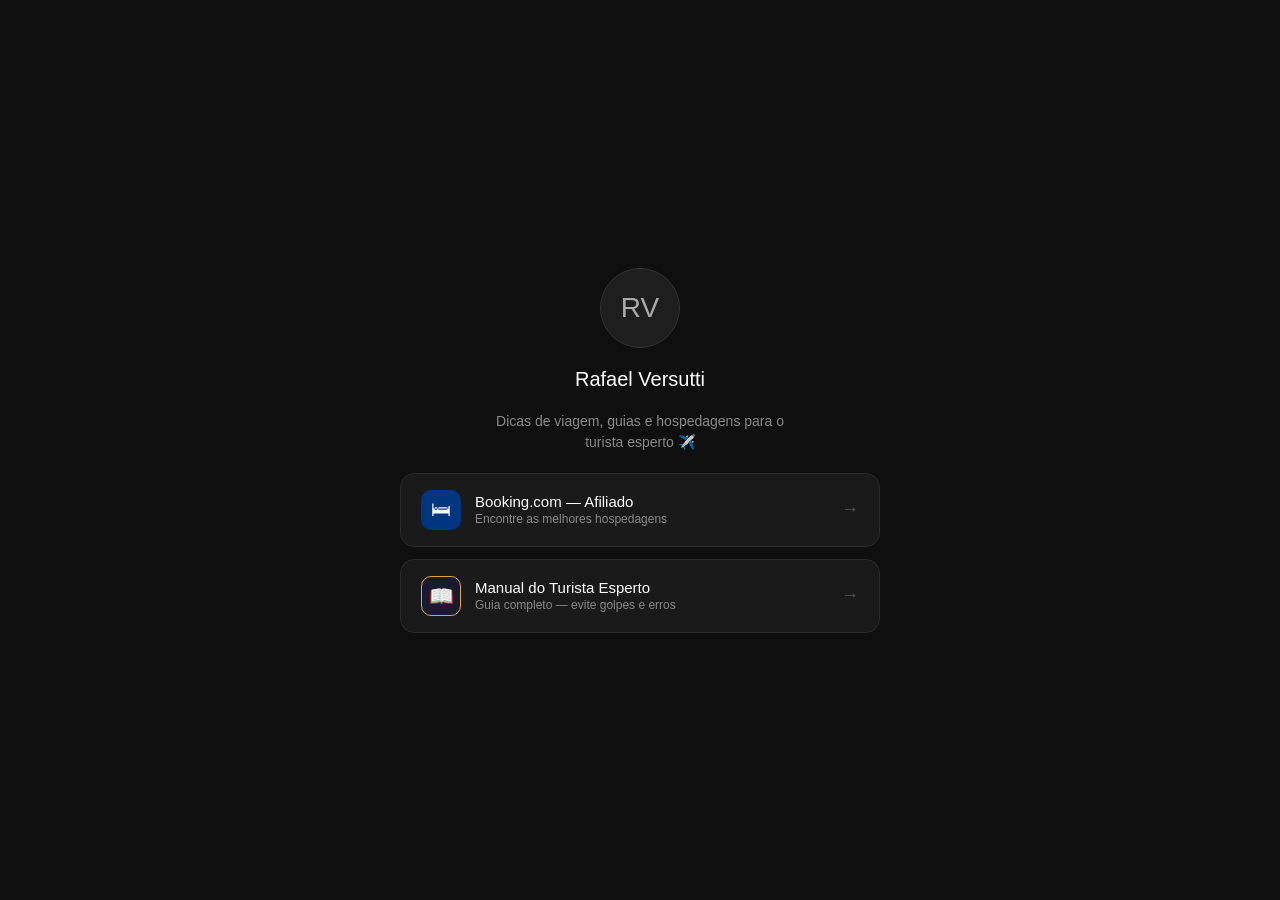
==== index.html @ db97cf6f "Create index.html" ====
<!DOCTYPE html>
<html lang="pt-BR">
<head>
<meta charset="UTF-8">
<meta name="viewport" content="width=device-width, initial-scale=1.0">
<title>Rafael Versutti — Links</title>
<style>
  * { box-sizing: border-box; margin: 0; padding: 0; }
  body { font-family: -apple-system, sans-serif; background: #0f0f0f; min-height: 100vh; display: flex; align-items: center; justify-content: center; padding: 2rem 1rem; }
  .page { max-width: 480px; width: 100%; display: flex; flex-direction: column; align-items: center; gap: 1.25rem; }
  .avatar { width: 80px; height: 80px; border-radius: 50%; background: #1e1e1e; border: 1px solid #333; display: flex; align-items: center; justify-content: center; font-size: 28px; font-weight: 500; color: #aaa; }
  .name { font-size: 20px; font-weight: 500; color: #fff; }
  .bio { font-size: 14px; color: #888; text-align: center; max-width: 300px; line-height: 1.5; }
  .links { width: 100%; display: flex; flex-direction: column; gap: 12px; }
  .link-card { width: 100%; background: #1a1a1a; border: 1px solid #2a2a2a; border-radius: 14px; padding: 1rem 1.25rem; display: flex; align-items: center; gap: 14px; text-decoration: none; }
  .link-card:hover { background: #222; }
  .link-icon { width: 40px; height: 40px; border-radius: 10px; display: flex; align-items: center; justify-content: center; font-size: 20px; flex-shrink: 0; }
  .icon-booking { background: #003580; color: #fff; }
  .icon-pdf { background: #1a1a2e; border: 1px solid #d4a843; color: #d4a843; }
  .link-text { flex: 1; }
  .link-title { font-size: 15px; font-weight: 500; color: #fff; }
  .link-desc { font-size: 12px; color: #888; margin-top: 2px; }
  .arrow { color: #555; font-size: 18px; }
</style>
</head>
<body>
<div class="page">
  <div class="avatar">RV</div>
  <p class="name">Rafael Versutti</p>
  <p class="bio">Dicas de viagem, guias e hospedagens para o turista esperto ✈️</p>
  <div class="links">
    <a class="link-card" href="#">
      <div class="link-icon icon-booking">🛏</div>
      <div class="link-text">
        <p class="link-title">Booking.com — Afiliado</p>
        <p class="link-desc">Encontre as melhores hospedagens</p>
      </div>
      <span class="arrow">→</span>
    </a>
    <a class="link-card" href="#">
      <div class="link-icon icon-pdf">📖</div>
      <div class="link-text">
        <p class="link-title">Manual do Turista Esperto</p>
        <p class="link-desc">Guia completo — evite golpes e erros</p>
      </div>
      <span class="arrow">→</span>
    </a>
  </div>
</div>
</body>
</html>
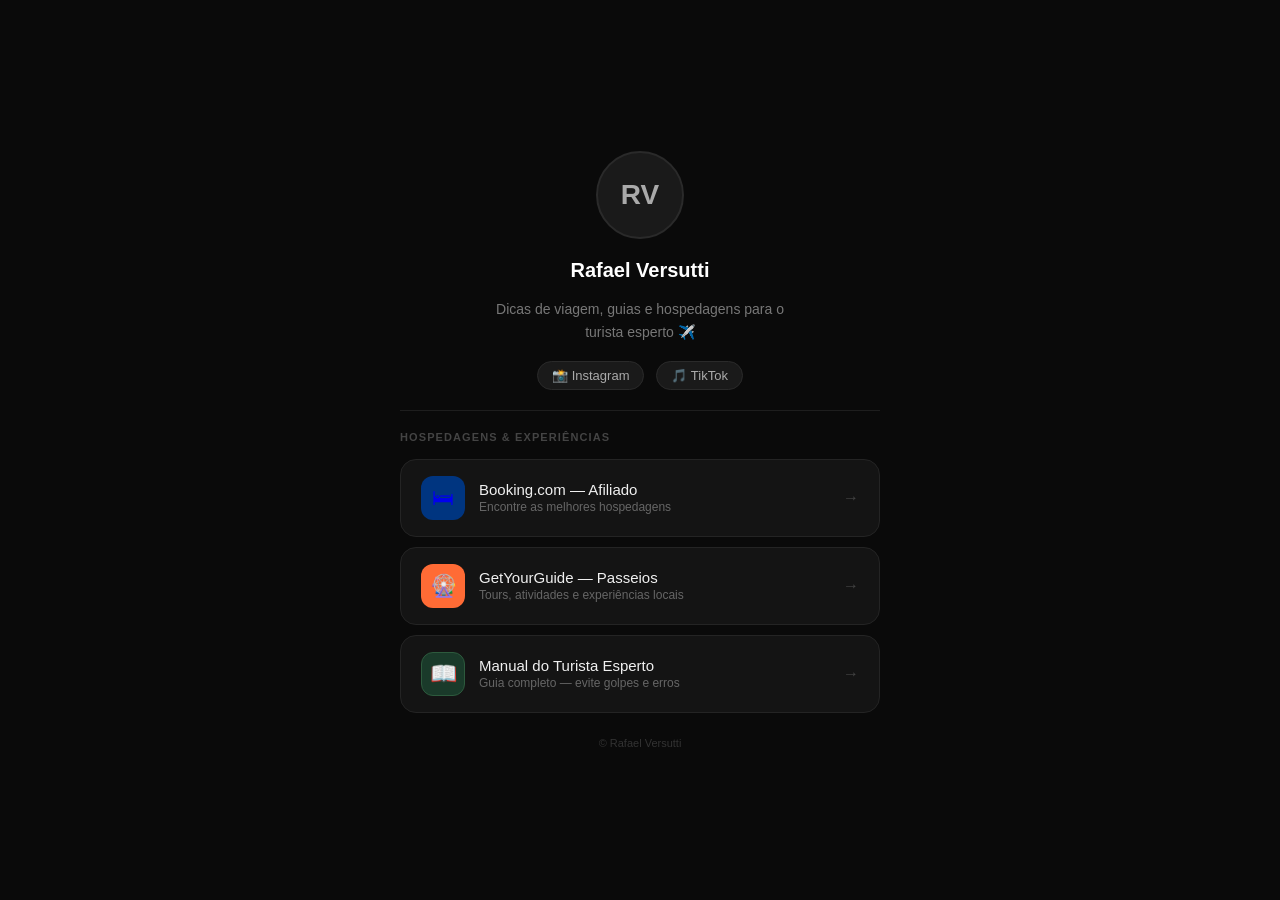
==== commit bdaefda3: "Atualiza página de links com GetYourGuide, Instagram e design melhorado https://claude.ai/code/sessi" ====
--- a/index.html
+++ b/index.html
@@ -4,32 +4,203 @@
 <meta charset="UTF-8">
 <meta name="viewport" content="width=device-width, initial-scale=1.0">
 <title>Rafael Versutti — Links</title>
+
+<!-- GetYourGuide Analytics -->
+<script async defer src="https://widget.getyourguide.com/dist/pa.umd.production.min.js" data-gyg-partner-id="FVZADAL"></script>
+
 <style>
   * { box-sizing: border-box; margin: 0; padding: 0; }
-  body { font-family: -apple-system, sans-serif; background: #0f0f0f; min-height: 100vh; display: flex; align-items: center; justify-content: center; padding: 2rem 1rem; }
-  .page { max-width: 480px; width: 100%; display: flex; flex-direction: column; align-items: center; gap: 1.25rem; }
-  .avatar { width: 80px; height: 80px; border-radius: 50%; background: #1e1e1e; border: 1px solid #333; display: flex; align-items: center; justify-content: center; font-size: 28px; font-weight: 500; color: #aaa; }
-  .name { font-size: 20px; font-weight: 500; color: #fff; }
-  .bio { font-size: 14px; color: #888; text-align: center; max-width: 300px; line-height: 1.5; }
-  .links { width: 100%; display: flex; flex-direction: column; gap: 12px; }
-  .link-card { width: 100%; background: #1a1a1a; border: 1px solid #2a2a2a; border-radius: 14px; padding: 1rem 1.25rem; display: flex; align-items: center; gap: 14px; text-decoration: none; }
-  .link-card:hover { background: #222; }
-  .link-icon { width: 40px; height: 40px; border-radius: 10px; display: flex; align-items: center; justify-content: center; font-size: 20px; flex-shrink: 0; }
-  .icon-booking { background: #003580; color: #fff; }
-  .icon-pdf { background: #1a1a2e; border: 1px solid #d4a843; color: #d4a843; }
-  .link-text { flex: 1; }
-  .link-title { font-size: 15px; font-weight: 500; color: #fff; }
-  .link-desc { font-size: 12px; color: #888; margin-top: 2px; }
-  .arrow { color: #555; font-size: 18px; }
+
+  body {
+    font-family: -apple-system, BlinkMacSystemFont, 'Segoe UI', sans-serif;
+    background: #0a0a0a;
+    min-height: 100vh;
+    display: flex;
+    align-items: center;
+    justify-content: center;
+    padding: 2.5rem 1rem;
+  }
+
+  .page {
+    max-width: 480px;
+    width: 100%;
+    display: flex;
+    flex-direction: column;
+    align-items: center;
+    gap: 1rem;
+  }
+
+  .avatar {
+    width: 88px;
+    height: 88px;
+    border-radius: 50%;
+    border: 2px solid #2a2a2a;
+    background: #1a1a1a;
+    display: flex;
+    align-items: center;
+    justify-content: center;
+    font-size: 28px;
+    font-weight: 600;
+    color: #aaa;
+    overflow: hidden;
+  }
+
+  .avatar img {
+    width: 100%;
+    height: 100%;
+    object-fit: cover;
+  }
+
+  .name {
+    font-size: 20px;
+    font-weight: 600;
+    color: #fff;
+    margin-top: 4px;
+  }
+
+  .bio {
+    font-size: 14px;
+    color: #777;
+    text-align: center;
+    max-width: 300px;
+    line-height: 1.6;
+  }
+
+  .socials {
+    display: flex;
+    gap: 12px;
+    margin-top: 2px;
+  }
+
+  .social-btn {
+    display: flex;
+    align-items: center;
+    gap: 6px;
+    padding: 6px 14px;
+    border-radius: 20px;
+    background: #1a1a1a;
+    border: 1px solid #2a2a2a;
+    text-decoration: none;
+    color: #aaa;
+    font-size: 13px;
+    font-weight: 500;
+    transition: background 0.15s, color 0.15s;
+  }
+
+  .social-btn:hover { background: #222; color: #fff; }
+
+  .divider {
+    width: 100%;
+    height: 1px;
+    background: #1e1e1e;
+    margin: 4px 0;
+  }
+
+  .section-label {
+    font-size: 11px;
+    font-weight: 600;
+    letter-spacing: 0.1em;
+    color: #444;
+    text-transform: uppercase;
+    align-self: flex-start;
+  }
+
+  .links {
+    width: 100%;
+    display: flex;
+    flex-direction: column;
+    gap: 10px;
+  }
+
+  .link-card {
+    width: 100%;
+    background: #141414;
+    border: 1px solid #242424;
+    border-radius: 16px;
+    padding: 1rem 1.25rem;
+    display: flex;
+    align-items: center;
+    gap: 14px;
+    text-decoration: none;
+    transition: background 0.15s, border-color 0.15s;
+  }
+
+  .link-card:hover {
+    background: #1c1c1c;
+    border-color: #333;
+  }
+
+  .link-icon {
+    width: 44px;
+    height: 44px;
+    border-radius: 12px;
+    display: flex;
+    align-items: center;
+    justify-content: center;
+    font-size: 22px;
+    flex-shrink: 0;
+  }
+
+  .icon-booking   { background: #003580; }
+  .icon-gyg       { background: #ff6b35; }
+  .icon-guide     { background: #1a3a2a; border: 1px solid #2d5a3d; color: #4caf7d; }
+  .icon-instagram { background: linear-gradient(135deg, #833ab4, #fd1d1d, #fcb045); }
+
+  .link-text { flex: 1; min-width: 0; }
+
+  .link-title {
+    font-size: 15px;
+    font-weight: 500;
+    color: #f0f0f0;
+    white-space: nowrap;
+    overflow: hidden;
+    text-overflow: ellipsis;
+  }
+
+  .link-desc {
+    font-size: 12px;
+    color: #666;
+    margin-top: 2px;
+  }
+
+  .arrow {
+    color: #444;
+    font-size: 16px;
+    flex-shrink: 0;
+  }
+
+  .footer {
+    font-size: 11px;
+    color: #333;
+    margin-top: 8px;
+  }
 </style>
 </head>
 <body>
 <div class="page">
+
+  <!-- Perfil -->
   <div class="avatar">RV</div>
   <p class="name">Rafael Versutti</p>
   <p class="bio">Dicas de viagem, guias e hospedagens para o turista esperto ✈️</p>
+
+  <!-- Redes sociais -->
+  <div class="socials">
+    <a class="social-btn" href="https://www.instagram.com/rafaelversutti?igsh=Z2xqdGs4cWlhYTVv&utm_source=qr" target="_blank" rel="noopener">
+      📸 Instagram
+    </a>
+    <a class="social-btn" href="#tiktok" target="_blank" rel="noopener">
+      🎵 TikTok
+    </a>
+  </div>
+
+  <div class="divider"></div>
+  <p class="section-label">Hospedagens & Experiências</p>
+
+  <!-- Links principais -->
   <div class="links">
-    <a class="link-card" href="#">
+
+    <a class="link-card" href="#booking" target="_blank" rel="noopener" data-gyg-href="https://gyg.me/HsG4XXSH">
       <div class="link-icon icon-booking">🛏</div>
       <div class="link-text">
         <p class="link-title">Booking.com — Afiliado</p>
@@ -37,15 +208,29 @@
       </div>
       <span class="arrow">→</span>
     </a>
-    <a class="link-card" href="#">
-      <div class="link-icon icon-pdf">📖</div>
+
+    <a class="link-card" href="https://gyg.me/HsG4XXSH" target="_blank" rel="noopener" data-gyg-href="https://gyg.me/HsG4XXSH">
+      <div class="link-icon icon-gyg">🎡</div>
+      <div class="link-text">
+        <p class="link-title">GetYourGuide — Passeios</p>
+        <p class="link-desc">Tours, atividades e experiências locais</p>
+      </div>
+      <span class="arrow">→</span>
+    </a>
+
+    <a class="link-card" href="#guia" target="_blank" rel="noopener">
+      <div class="link-icon icon-guide">📖</div>
       <div class="link-text">
         <p class="link-title">Manual do Turista Esperto</p>
         <p class="link-desc">Guia completo — evite golpes e erros</p>
       </div>
       <span class="arrow">→</span>
     </a>
+
   </div>
+
+  <p class="footer">© Rafael Versutti</p>
+
 </div>
 </body>
 </html>
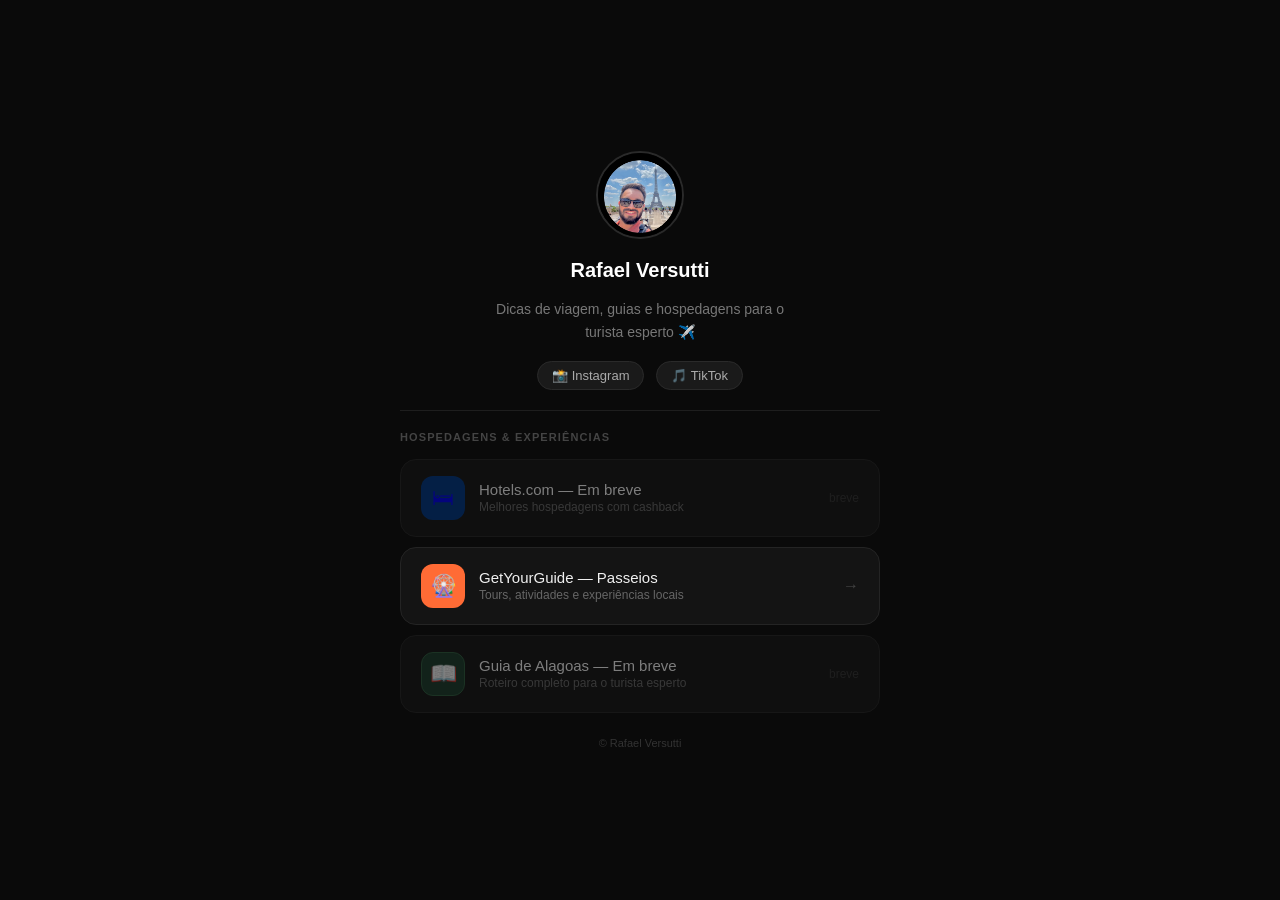
==== commit 2a8b6dc1: "Adiciona foto de perfil, TikTok e atualiza cards em breve https://claude.ai/code/session_01KhYWH4TgZ" ====
--- a/index.html
+++ b/index.html
@@ -180,7 +180,7 @@
 <div class="page">
 
   <!-- Perfil -->
-  <div class="avatar">RV</div>
+  <div class="avatar"><img src="avatar.jpeg" alt="Rafael Versutti"></div>
   <p class="name">Rafael Versutti</p>
   <p class="bio">Dicas de viagem, guias e hospedagens para o turista esperto ✈️</p>
 
@@ -189,7 +189,7 @@
     <a class="social-btn" href="https://www.instagram.com/rafaelversutti?igsh=Z2xqdGs4cWlhYTVv&utm_source=qr" target="_blank" rel="noopener">
       📸 Instagram
     </a>
-    <a class="social-btn" href="#tiktok" target="_blank" rel="noopener">
+    <a class="social-btn" href="https://www.tiktok.com/@rafaelversutti" target="_blank" rel="noopener">
       🎵 TikTok
     </a>
   </div>
@@ -200,13 +200,13 @@
   <!-- Links principais -->
   <div class="links">
 
-    <a class="link-card" href="#booking" target="_blank" rel="noopener" data-gyg-href="https://gyg.me/HsG4XXSH">
+    <a class="link-card" href="#em-breve" style="opacity:0.5; cursor:default;">
       <div class="link-icon icon-booking">🛏</div>
       <div class="link-text">
-        <p class="link-title">Booking.com — Afiliado</p>
-        <p class="link-desc">Encontre as melhores hospedagens</p>
+        <p class="link-title">Hotels.com — Em breve</p>
+        <p class="link-desc">Melhores hospedagens com cashback</p>
       </div>
-      <span class="arrow">→</span>
+      <span class="arrow" style="font-size:12px;color:#333">breve</span>
     </a>
 
     <a class="link-card" href="https://gyg.me/HsG4XXSH" target="_blank" rel="noopener" data-gyg-href="https://gyg.me/HsG4XXSH">
@@ -218,13 +218,13 @@
       <span class="arrow">→</span>
     </a>
 
-    <a class="link-card" href="#guia" target="_blank" rel="noopener">
+    <a class="link-card" href="#em-breve" style="opacity:0.5; cursor:default;">
       <div class="link-icon icon-guide">📖</div>
       <div class="link-text">
-        <p class="link-title">Manual do Turista Esperto</p>
-        <p class="link-desc">Guia completo — evite golpes e erros</p>
+        <p class="link-title">Guia de Alagoas — Em breve</p>
+        <p class="link-desc">Roteiro completo para o turista esperto</p>
       </div>
-      <span class="arrow">→</span>
+      <span class="arrow" style="font-size:12px;color:#333">breve</span>
     </a>
 
   </div>
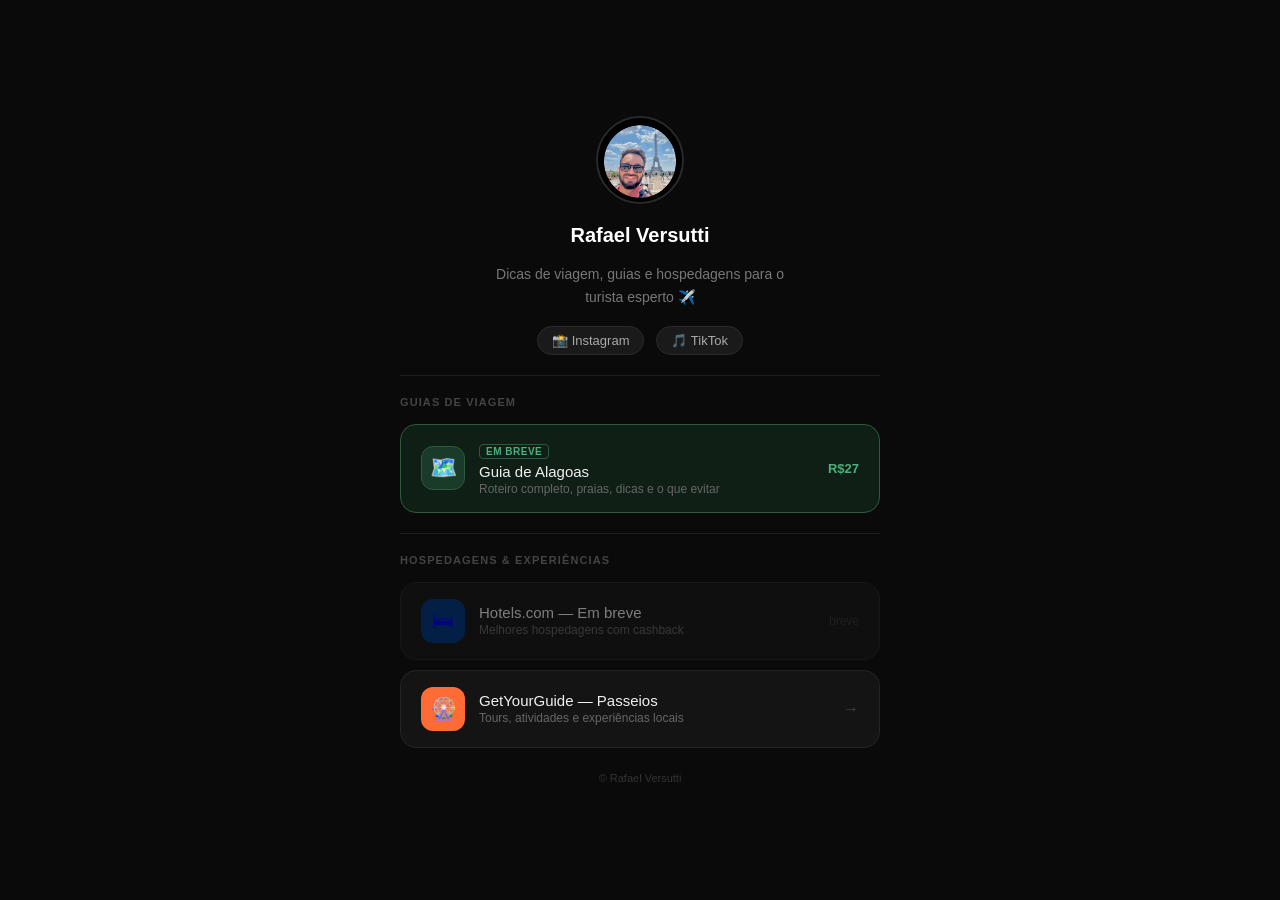
==== commit 9d07e543: "Adiciona card de venda do Guia de Alagoas (aguardando link Kiwify) https://claude.ai/code/session_01" ====
--- a/index.html
+++ b/index.html
@@ -146,6 +146,34 @@
   .icon-guide     { background: #1a3a2a; border: 1px solid #2d5a3d; color: #4caf7d; }
   .icon-instagram { background: linear-gradient(135deg, #833ab4, #fd1d1d, #fcb045); }
 
+  .link-card.destaque {
+    border-color: #2d5a3d;
+    background: #0f1f15;
+  }
+  .link-card.destaque:hover {
+    background: #152b1c;
+    border-color: #3d7a52;
+  }
+  .badge-preco {
+    font-size: 13px;
+    font-weight: 700;
+    color: #4caf7d;
+    white-space: nowrap;
+    flex-shrink: 0;
+  }
+  .tag-novo {
+    display: inline-block;
+    font-size: 10px;
+    font-weight: 700;
+    color: #4caf7d;
+    border: 1px solid #2d5a3d;
+    border-radius: 4px;
+    padding: 1px 6px;
+    margin-bottom: 4px;
+    letter-spacing: 0.05em;
+    text-transform: uppercase;
+  }
+
   .link-text { flex: 1; min-width: 0; }
 
   .link-title {
@@ -195,6 +223,22 @@
   </div>
 
   <div class="divider"></div>
+  <p class="section-label">Guias de Viagem</p>
+
+  <div class="links">
+    <!-- Card do guia — ativar link quando Kiwify estiver pronto -->
+    <a class="link-card destaque" href="#em-breve" style="cursor:default;">
+      <div class="link-icon icon-guide">🗺️</div>
+      <div class="link-text">
+        <span class="tag-novo">Em breve</span>
+        <p class="link-title">Guia de Alagoas</p>
+        <p class="link-desc">Roteiro completo, praias, dicas e o que evitar</p>
+      </div>
+      <span class="badge-preco">R$27</span>
+    </a>
+  </div>
+
+  <div class="divider"></div>
   <p class="section-label">Hospedagens & Experiências</p>
 
   <!-- Links principais -->
@@ -218,14 +262,6 @@
       <span class="arrow">→</span>
     </a>
 
-    <a class="link-card" href="#em-breve" style="opacity:0.5; cursor:default;">
-      <div class="link-icon icon-guide">📖</div>
-      <div class="link-text">
-        <p class="link-title">Guia de Alagoas — Em breve</p>
-        <p class="link-desc">Roteiro completo para o turista esperto</p>
-      </div>
-      <span class="arrow" style="font-size:12px;color:#333">breve</span>
-    </a>
 
   </div>
 
